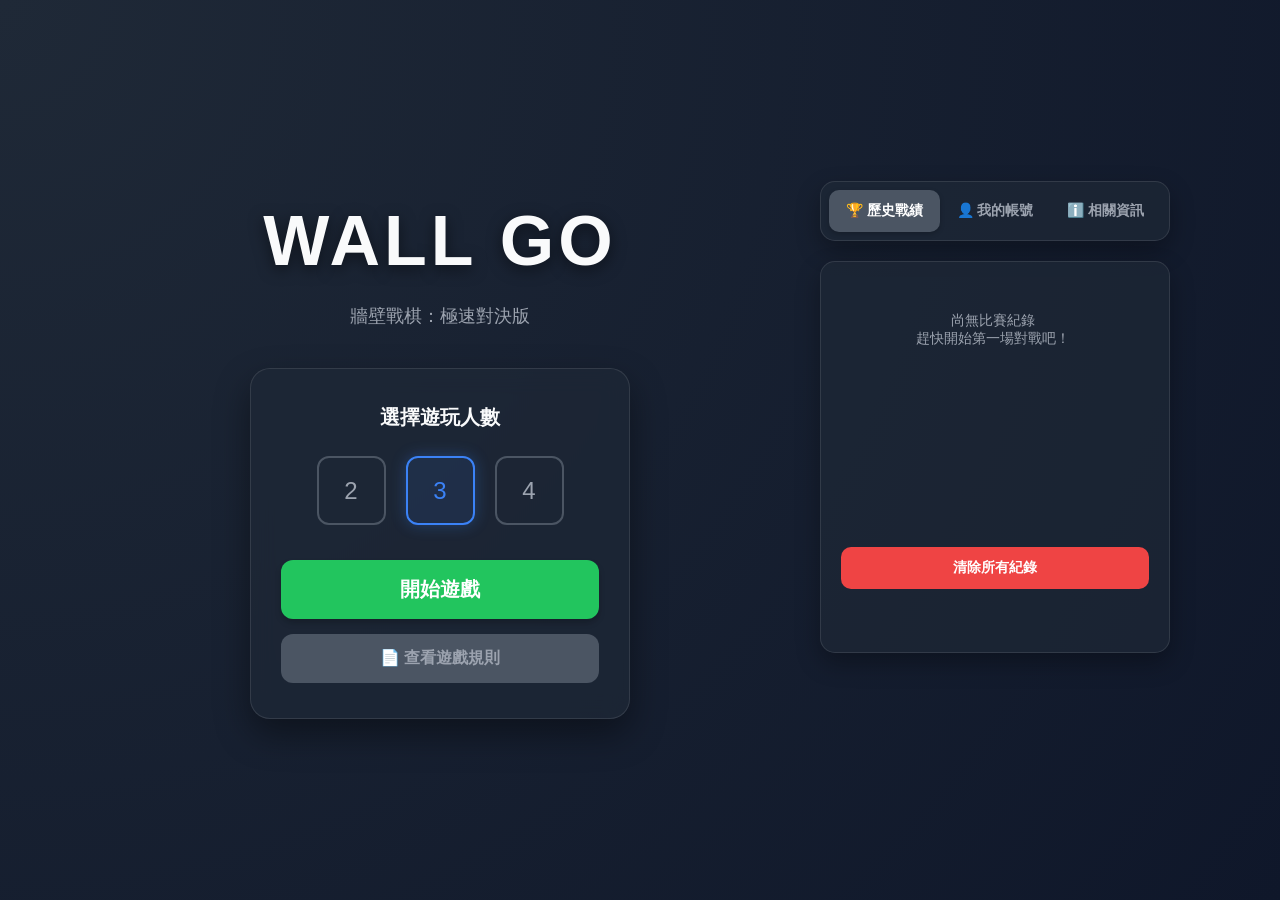
==== 圍牆遊戲/index.html @ 4fd80fc6 "校內作品" ====
<!DOCTYPE html>
<html lang="zh-TW">
<head>
    <meta charset="UTF-8">
    <meta name="viewport" content="width=device-width, initial-scale=1.0">
    <title>牆壁戰棋 (Wall Go) - 首頁</title>
    <style>
        :root {
            --bg-color: #111827; /* 深色質感背景 */
            --card-bg: rgba(31, 41, 55, 0.7);
            --card-border: rgba(255, 255, 255, 0.1);
            --text-main: #f9fafb;
            --text-sub: #9ca3af;
            --primary: #3b82f6;
            --success: #22c55e;
            --success-hover: #16a34a;
            --danger: #ef4444;
            --danger-hover: #dc2626;
            --gray-btn: #4b5563;
            --gray-hover: #374151;
        }

        body {
            font-family: 'Segoe UI', 'Microsoft JhengHei', Tahoma, Geneva, Verdana, sans-serif;
            display: flex;
            justify-content: center;
            align-items: center;
            background: radial-gradient(circle at top left, #1f2937, #0f172a);
            color: var(--text-main);
            margin: 0;
            min-height: 100vh;
        }

        /* --- 🌟 左右排版 --- */
        .page-container {
            display: flex;
            justify-content: center;
            align-items: stretch;
            gap: 50px;
            width: 100%;
            max-width: 1100px;
            padding: 20px;
            box-sizing: border-box;
            flex-wrap: wrap;
        }

        /* --- 左側：遊戲主選單 --- */
        .left-section {
            display: flex;
            flex-direction: column;
            align-items: center;
            text-align: center;
            flex: 1;
            min-width: 350px;
        }

        .menu-title { font-size: 70px; margin-top: 20px; margin-bottom: 5px; text-shadow: 0 4px 15px rgba(0,0,0,0.5); letter-spacing: 4px; font-weight: 900;}
        .menu-subtitle { font-size: 18px; color: var(--text-sub); margin-bottom: 40px; }

        .glass-card {
            background: var(--card-bg);
            padding: 35px 30px;
            border-radius: 20px;
            backdrop-filter: blur(12px);
            border: 1px solid var(--card-border);
            box-shadow: 0 15px 35px rgba(0,0,0,0.4);
            width: 100%;
            max-width: 380px;
            box-sizing: border-box;
        }

        .glass-card h3 { margin-top: 0; margin-bottom: 25px; font-size: 20px; text-align: center; font-weight: 600;}

        .player-select-group { display: flex; justify-content: center; gap: 20px; margin-bottom: 35px; }
        .player-option {
            width: 65px; height: 65px; border-radius: 12px; border: 2px solid var(--gray-btn);
            display: flex; align-items: center; justify-content: center; font-size: 24px; cursor: pointer;
            transition: all 0.2s; color: var(--text-sub);
        }
        .player-option:hover { background: rgba(255,255,255,0.05); color: white; transform: translateY(-2px);}
        .player-option.active { background: rgba(59, 130, 246, 0.1); border-color: var(--primary); color: var(--primary); box-shadow: 0 0 15px rgba(59, 130, 246, 0.3); }

        .btn-group { display: flex; flex-direction: column; gap: 15px; }

        .start-btn {
            width: 100%; padding: 16px; font-size: 20px; font-weight: bold; color: white;
            background: var(--success); border: none; border-radius: 12px; cursor: pointer;
            transition: all 0.2s; box-shadow: 0 4px 6px rgba(0,0,0,0.2);
        }
        .start-btn:hover { background: var(--success-hover); transform: translateY(-2px); }

        .rules-btn {
            width: 100%; padding: 14px; font-size: 16px; font-weight: bold; color: var(--text-sub);
            background: var(--gray-btn); border: none; border-radius: 12px; cursor: pointer; transition: all 0.2s;
        }
        .rules-btn:hover { background: var(--gray-hover); color: white; }


        /* --- 右側：側邊選單與內容 --- */
        .right-sidebar {
            width: 350px;
            display: flex;
            flex-direction: column;
            gap: 20px;
        }

        /* 導覽列按鈕 */
        .nav-tabs {
            display: flex;
            background: var(--card-bg);
            border-radius: 15px;
            padding: 8px;
            border: 1px solid var(--card-border);
            box-shadow: 0 10px 25px rgba(0,0,0,0.3);
        }
        .nav-btn {
            flex: 1; padding: 12px 5px; font-size: 14px; font-weight: bold; color: var(--text-sub);
            background: transparent; border: none; border-radius: 10px; cursor: pointer; transition: 0.2s;
        }
        .nav-btn:hover { color: white; }
        .nav-btn.active { background: var(--gray-btn); color: white; box-shadow: 0 2px 5px rgba(0,0,0,0.2);}

        /* 內容區塊面板 */
        .tab-content-panel {
            background: var(--card-bg);
            border-radius: 15px;
            padding: 20px;
            border: 1px solid var(--card-border);
            box-shadow: 0 10px 25px rgba(0,0,0,0.3);
            min-height: 350px;
            display: flex;
            flex-direction: column;
        }

        .tab-pane { display: none; flex-direction: column; height: 100%; }
        .tab-pane.active { display: flex; }

        /* 🏆 戰績清單樣式 */
        .history-list {
            flex: 1; overflow-y: auto; padding-right: 5px; margin-bottom: 15px;
            display: flex; flex-direction: column; gap: 10px; max-height: 250px;
        }
        .history-list::-webkit-scrollbar { width: 6px; }
        .history-list::-webkit-scrollbar-thumb { background: var(--gray-btn); border-radius: 3px; }

        .history-item { background: rgba(0, 0, 0, 0.2); border: 1px solid rgba(255, 255, 255, 0.05); border-radius: 10px; padding: 12px; text-align: left; }
        .history-date { font-size: 12px; color: var(--text-sub); margin-bottom: 5px; }
        .history-winner { font-size: 15px; font-weight: bold; color: #f1c40f; margin-bottom: 5px; }
        .history-details { font-size: 13px; color: #d1d5db; }
        .history-empty { text-align: center; color: var(--text-sub); padding: 30px 0; font-size: 14px;}

        .clear-btn {
            width: 100%; padding: 12px; font-size: 14px; font-weight: bold; color: white;
            background: var(--danger); border: none; border-radius: 10px; cursor: pointer; transition: 0.2s;
        }
        .clear-btn:hover { background: var(--danger-hover); }

        /* 👤 帳號與資訊樣式 */
        .info-row { display: flex; justify-content: space-between; margin-bottom: 15px; border-bottom: 1px solid rgba(255,255,255,0.05); padding-bottom: 10px; font-size: 15px;}
        .info-label { color: var(--text-sub); }
        .info-value { font-weight: bold; color: var(--text-main); }
        .avatar-circle { width: 60px; height: 60px; background: var(--primary); border-radius: 50%; display: flex; align-items: center; justify-content: center; font-size: 24px; margin: 0 auto 20px auto; font-weight: bold;}

        /* --- 規則彈出視窗 --- */
        .modal-overlay {
            position: fixed; top: 0; left: 0; width: 100%; height: 100%;
            background: rgba(0, 0, 0, 0.7); display: none; 
            align-items: center; justify-content: center; z-index: 1000; backdrop-filter: blur(5px);
        }
        .modal-content {
            background: #1f2937; color: var(--text-main); padding: 30px; border-radius: 15px;
            width: 85%; max-width: 450px; text-align: left; box-shadow: 0 15px 40px rgba(0,0,0,0.5);
            border: 1px solid var(--card-border);
            transform: translateY(-20px); animation: slideDown 0.3s forwards;
        }
        @keyframes slideDown { to { transform: translateY(0); } }
        .modal-content h2 { margin-top: 0; text-align: center; color: white; border-bottom: 1px solid var(--gray-btn); padding-bottom: 15px; margin-bottom: 20px; }
        .rules-text { font-size: 15px; line-height: 1.8; margin-bottom: 25px; color: #d1d5db; }
        .rules-text b { color: var(--primary); }
        .close-btn { width: 100%; padding: 14px; font-size: 16px; font-weight: bold; color: white; background: var(--gray-btn); border: none; border-radius: 10px; cursor: pointer; transition: 0.2s; }
        .close-btn:hover { background: var(--gray-hover); }
    </style>
</head>
<body>

    <div class="page-container">
        
        <div class="left-section">
            <h1 class="menu-title">WALL GO</h1>
            <p class="menu-subtitle">牆壁戰棋：極速對決版</p>
            
            <div class="glass-card">
                <h3>選擇遊玩人數</h3>
                <div class="player-select-group">
                    <div class="player-option" onclick="setPlayers(2)">2</div>
                    <div class="player-option active" onclick="setPlayers(3)">3</div>
                    <div class="player-option" onclick="setPlayers(4)">4</div>
                </div>
                
                <div class="btn-group">
                    <button class="start-btn" onclick="startGame()">開始遊戲</button>
                    <button class="rules-btn" onclick="openRules()">📄 查看遊戲規則</button>
                </div>
            </div>
        </div>

        <div class="right-sidebar">
            
            <div class="nav-tabs">
                <button class="nav-btn active" onclick="switchTab('history')">🏆 歷史戰績</button>
                <button class="nav-btn" onclick="switchTab('account')">👤 我的帳號</button>
                <button class="nav-btn" onclick="switchTab('info')">ℹ️ 相關資訊</button>
            </div>

            <div class="tab-content-panel">
                
                <div id="tab-history" class="tab-pane active">
                    <div id="history-list" class="history-list">
                        </div>
                    <button class="clear-btn" onclick="clearHistory()">清除所有紀錄</button>
                </div>

                <div id="tab-account" class="tab-pane">
                    <div class="avatar-circle">K</div>
                    <div class="info-row">
                        <span class="info-label">玩家暱稱</span>
                        <span class="info-value">Kuoli</span>
                    </div>
                    <div class="info-row">
                        <span class="info-label">帳號狀態</span>
                        <span class="info-value" style="color: var(--success);">線上 (Online)</span>
                    </div>
                    <div class="info-row">
                        <span class="info-label">總遊玩場次</span>
                        <span class="info-value" id="total-games">0 場</span>
                    </div>
                </div>

                <div id="tab-info" class="tab-pane">
                    <h3 style="text-align: center; margin-top: 0; color: white;">系統資訊</h3>
                    <div class="info-row">
                        <span class="info-label">遊戲名稱</span>
                        <span class="info-value">Wall Go (牆壁戰棋)</span>
                    </div>
                    <div class="info-row">
                        <span class="info-label">目前版本</span>
                        <span class="info-value">v3.0 終極版</span>
                    </div>
                    <div class="info-row">
                        <span class="info-label">核心技術</span>
                        <span class="info-value">Vanilla JS + CSS Grid</span>
                    </div>
                    <div class="info-row">
                        <span class="info-label">開發者</span>
                        <span class="info-value">Kuoli</span>
                    </div>
                    <p style="font-size: 12px; color: var(--text-sub); text-align: center; margin-top: 20px;">
                        結合了 BFS 領地掃描與 L 型碰撞偵測機制的原創網格策略桌遊。
                    </p>
                </div>

            </div>
        </div>
    </div>

    <div id="rules-modal" class="modal-overlay">
        <div class="modal-content">
            <h2>📜 遊戲規則</h2>
            <div class="rules-text">
                • <b>放置期</b>：依序放完 2 顆棋子。<br>
                • <b>行動期</b>：每回可移動 1~2 步（含 L型轉彎，不可越子）。<br>
                • <b>建牆</b>：移動後必須在該棋子四周蓋牆。<br>
                • <b>破牆</b>：每人一次，可打破任何一道牆。<br>
                • <b>限時</b>：每回合 90 秒，超時將剝奪移動權並隨機建牆。<br>
                • <b>獲勝</b>：佔領最多「純淨獨占領地」者勝。
            </div>
            <button class="close-btn" onclick="closeRules()">我準備好了</button>
        </div>
    </div>

    <script>
        let selectedPlayers = 3;

        // --- 左側功能 ---
        function setPlayers(num) {
            selectedPlayers = num;
            document.querySelectorAll('.player-option').forEach(opt => {
                opt.classList.remove('active');
                if(parseInt(opt.innerText) === num) opt.classList.add('active');
            });
        }

        function startGame() {
            window.location.href = `game.html?players=${selectedPlayers}`;
        }

        // --- 規則視窗 ---
        function openRules() { document.getElementById('rules-modal').style.display = 'flex'; }
        function closeRules() { document.getElementById('rules-modal').style.display = 'none'; }
        window.onclick = function(event) {
            if (event.target === document.getElementById('rules-modal')) closeRules();
        }

        // --- 右側頁籤切換 ---
        function switchTab(tabId) {
            // 切換按鈕樣式
            document.querySelectorAll('.nav-btn').forEach(btn => btn.classList.remove('active'));
            event.target.classList.add('active');

            // 切換內容面板
            document.querySelectorAll('.tab-pane').forEach(pane => pane.classList.remove('active'));
            document.getElementById(`tab-${tabId}`).classList.add('active');
        }

        // --- 載入與渲染歷史戰績 ---
        function loadHistory() {
            const listEl = document.getElementById('history-list');
            const totalGamesEl = document.getElementById('total-games');
            const history = JSON.parse(localStorage.getItem('wallGoHistory') || '[]');

            totalGamesEl.innerText = `${history.length} 場`;

            if (history.length === 0) {
                listEl.innerHTML = '<div class="history-empty">尚無比賽紀錄<br>趕快開始第一場對戰吧！</div>';
                return;
            }

            listEl.innerHTML = '';
            history.slice().reverse().forEach(record => {
                const item = document.createElement('div');
                item.className = 'history-item';
                item.innerHTML = `
                    <div class="history-date">${record.date}</div>
                    <div class="history-winner">🏆 贏家：${record.winner} <span style="font-size:12px; color:#bdc3c7;">(${record.winScore}格)</span></div>
                    <div class="history-details">${record.details}</div>
                `;
                listEl.appendChild(item);
            });
        }

        function clearHistory() {
            if (confirm("確定要清除所有的歷史戰績嗎？此動作無法復原！")) {
                localStorage.removeItem('wallGoHistory');
                loadHistory();
            }
        }

        // 畫面載入時自動讀取
        window.onload = loadHistory;
    </script>
</body>
</html>
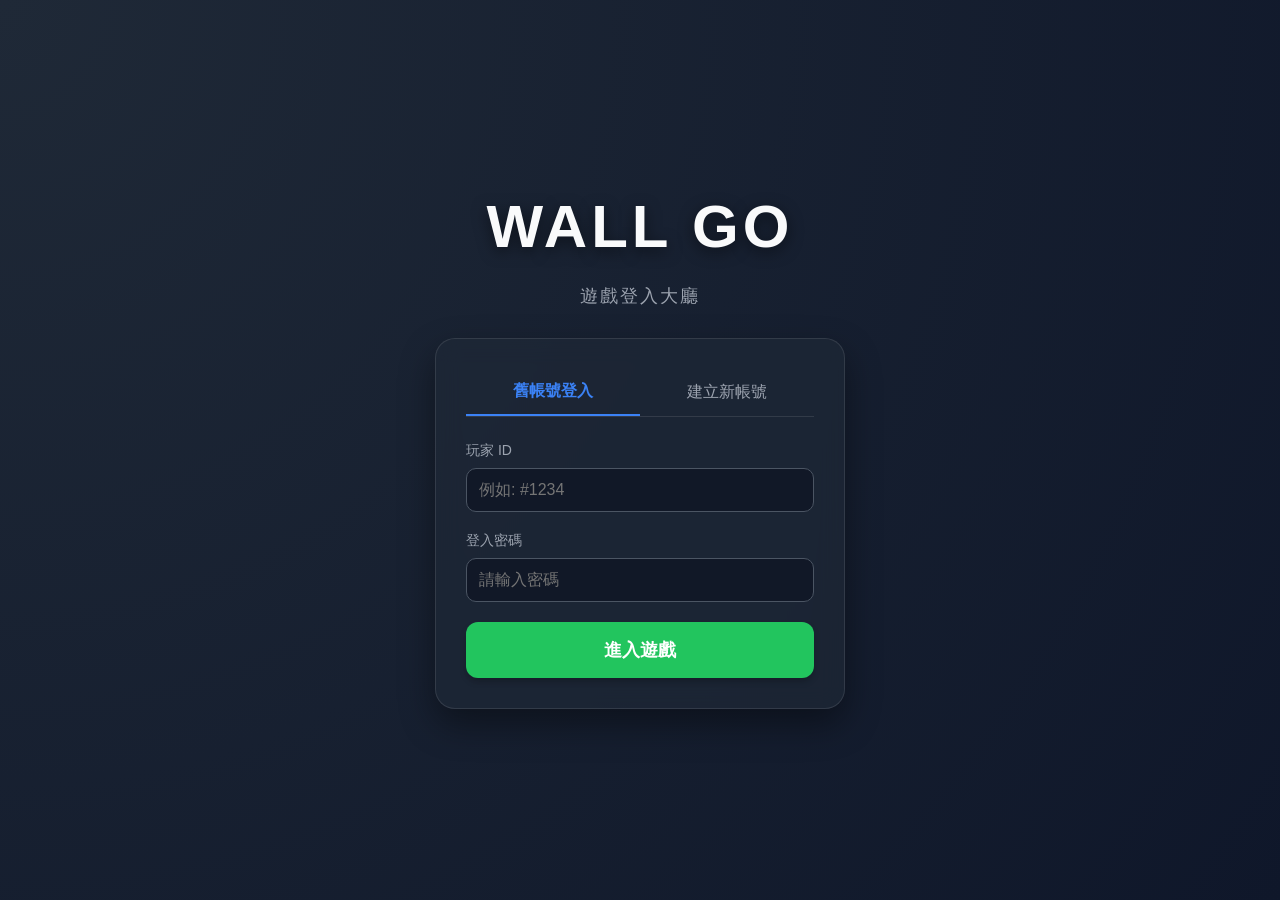
==== commit c135a8d6: "Update index.html" ====
--- a/圍牆遊戲/index.html
+++ b/圍牆遊戲/index.html
@@ -3,10 +3,10 @@
 <head>
     <meta charset="UTF-8">
     <meta name="viewport" content="width=device-width, initial-scale=1.0">
-    <title>牆壁戰棋 (Wall Go) - 首頁</title>
+    <title>牆壁戰棋 (Wall Go) - 遊戲大廳</title>
     <style>
         :root {
-            --bg-color: #111827; /* 深色質感背景 */
+            --bg-color: #111827;
             --card-bg: rgba(31, 41, 55, 0.7);
             --card-border: rgba(255, 255, 255, 0.1);
             --text-main: #f9fafb;
@@ -31,159 +31,180 @@
             min-height: 100vh;
         }
 
-        /* --- 🌟 左右排版 --- */
-        .page-container {
-            display: flex;
-            justify-content: center;
-            align-items: stretch;
-            gap: 50px;
-            width: 100%;
-            max-width: 1100px;
-            padding: 20px;
-            box-sizing: border-box;
-            flex-wrap: wrap;
-        }
-
-        /* --- 左側：遊戲主選單 --- */
-        .left-section {
+        /*登入與註冊入口首頁*/
+        .auth-container {
             display: flex;
             flex-direction: column;
             align-items: center;
-            text-align: center;
-            flex: 1;
-            min-width: 350px;
-        }
-
+            width: 100%;
+            max-width: 450px;
+            padding: 20px;
+            box-sizing: border-box;
+            animation: fadeIn 0.5s ease-out;
+        }
+        @keyframes fadeIn { from { opacity: 0; transform: translateY(-10px); } to { opacity: 1; transform: translateY(0); } }
+
+        .auth-title { font-size: 60px; margin: 0 0 5px 0; text-shadow: 0 4px 15px rgba(0,0,0,0.5); letter-spacing: 4px; font-weight: 900;}
+        .auth-subtitle { font-size: 18px; color: var(--text-sub); margin-bottom: 30px; letter-spacing: 2px;}
+
+        .auth-card {
+            background: var(--card-bg); padding: 30px; border-radius: 20px; backdrop-filter: blur(12px);
+            border: 1px solid var(--card-border); box-shadow: 0 15px 35px rgba(0,0,0,0.4); width: 100%; box-sizing: border-box;
+        }
+
+        .auth-tabs { display: flex; margin-bottom: 25px; border-bottom: 1px solid rgba(255,255,255,0.1); }
+        .auth-tab {
+            flex: 1; padding: 12px; background: none; border: none; color: var(--text-sub); font-size: 16px; cursor: pointer; transition: 0.3s;
+        }
+        .auth-tab:hover { color: white; }
+        .auth-tab.active { color: var(--primary); border-bottom: 2px solid var(--primary); font-weight: bold; }
+
+        .auth-form { display: none; }
+        .auth-form.active { display: block; animation: fadeIn 0.3s ease-out; }
+
+        /*遊戲大廳左右排版*/
+        .page-container {
+            display: none; /* 登入前隱藏主畫面 */
+            justify-content: center; align-items: stretch; gap: 50px; width: 100%; max-width: 1100px; padding: 20px; box-sizing: border-box; flex-wrap: wrap;
+        }
+
+        /*左側：遊戲主選單*/
+        .left-section { display: flex; flex-direction: column; align-items: center; text-align: center; flex: 1; min-width: 350px; }
         .menu-title { font-size: 70px; margin-top: 20px; margin-bottom: 5px; text-shadow: 0 4px 15px rgba(0,0,0,0.5); letter-spacing: 4px; font-weight: 900;}
         .menu-subtitle { font-size: 18px; color: var(--text-sub); margin-bottom: 40px; }
 
-        .glass-card {
-            background: var(--card-bg);
-            padding: 35px 30px;
-            border-radius: 20px;
-            backdrop-filter: blur(12px);
-            border: 1px solid var(--card-border);
-            box-shadow: 0 15px 35px rgba(0,0,0,0.4);
-            width: 100%;
-            max-width: 380px;
-            box-sizing: border-box;
-        }
-
+        .glass-card { background: var(--card-bg); padding: 35px 30px; border-radius: 20px; backdrop-filter: blur(12px); border: 1px solid var(--card-border); box-shadow: 0 15px 35px rgba(0,0,0,0.4); width: 100%; max-width: 380px; box-sizing: border-box; }
         .glass-card h3 { margin-top: 0; margin-bottom: 25px; font-size: 20px; text-align: center; font-weight: 600;}
 
         .player-select-group { display: flex; justify-content: center; gap: 20px; margin-bottom: 35px; }
-        .player-option {
-            width: 65px; height: 65px; border-radius: 12px; border: 2px solid var(--gray-btn);
-            display: flex; align-items: center; justify-content: center; font-size: 24px; cursor: pointer;
-            transition: all 0.2s; color: var(--text-sub);
-        }
+        .player-option { width: 65px; height: 65px; border-radius: 12px; border: 2px solid var(--gray-btn); display: flex; align-items: center; justify-content: center; font-size: 24px; cursor: pointer; transition: all 0.2s; color: var(--text-sub); }
         .player-option:hover { background: rgba(255,255,255,0.05); color: white; transform: translateY(-2px);}
         .player-option.active { background: rgba(59, 130, 246, 0.1); border-color: var(--primary); color: var(--primary); box-shadow: 0 0 15px rgba(59, 130, 246, 0.3); }
 
         .btn-group { display: flex; flex-direction: column; gap: 15px; }
-
-        .start-btn {
-            width: 100%; padding: 16px; font-size: 20px; font-weight: bold; color: white;
-            background: var(--success); border: none; border-radius: 12px; cursor: pointer;
-            transition: all 0.2s; box-shadow: 0 4px 6px rgba(0,0,0,0.2);
-        }
+        .start-btn { width: 100%; padding: 16px; font-size: 18px; font-weight: bold; color: white; background: var(--success); border: none; border-radius: 12px; cursor: pointer; transition: all 0.2s; box-shadow: 0 4px 6px rgba(0,0,0,0.2); }
         .start-btn:hover { background: var(--success-hover); transform: translateY(-2px); }
-
-        .rules-btn {
-            width: 100%; padding: 14px; font-size: 16px; font-weight: bold; color: var(--text-sub);
-            background: var(--gray-btn); border: none; border-radius: 12px; cursor: pointer; transition: all 0.2s;
-        }
+        
+        .primary-btn { width: 100%; padding: 16px; font-size: 18px; font-weight: bold; color: white; background: var(--primary); border: none; border-radius: 12px; cursor: pointer; transition: all 0.2s; box-shadow: 0 4px 6px rgba(0,0,0,0.2); }
+        .primary-btn:hover { background: #2563eb; transform: translateY(-2px); }
+
+        .rules-btn { width: 100%; padding: 14px; font-size: 16px; font-weight: bold; color: var(--text-sub); background: var(--gray-btn); border: none; border-radius: 12px; cursor: pointer; transition: all 0.2s; }
         .rules-btn:hover { background: var(--gray-hover); color: white; }
 
-
-        /* --- 右側：側邊選單與內容 --- */
-        .right-sidebar {
-            width: 350px;
-            display: flex;
-            flex-direction: column;
-            gap: 20px;
-        }
-
-        /* 導覽列按鈕 */
-        .nav-tabs {
-            display: flex;
-            background: var(--card-bg);
-            border-radius: 15px;
-            padding: 8px;
-            border: 1px solid var(--card-border);
-            box-shadow: 0 10px 25px rgba(0,0,0,0.3);
-        }
-        .nav-btn {
-            flex: 1; padding: 12px 5px; font-size: 14px; font-weight: bold; color: var(--text-sub);
-            background: transparent; border: none; border-radius: 10px; cursor: pointer; transition: 0.2s;
-        }
+        /*右側：側邊選單與內容*/
+        .right-sidebar { width: 350px; display: flex; flex-direction: column; gap: 20px; }
+        .nav-tabs { display: flex; background: var(--card-bg); border-radius: 15px; padding: 8px; border: 1px solid var(--card-border); box-shadow: 0 10px 25px rgba(0,0,0,0.3); }
+        .nav-btn { flex: 1; padding: 12px 5px; font-size: 14px; font-weight: bold; color: var(--text-sub); background: transparent; border: none; border-radius: 10px; cursor: pointer; transition: 0.2s; }
         .nav-btn:hover { color: white; }
         .nav-btn.active { background: var(--gray-btn); color: white; box-shadow: 0 2px 5px rgba(0,0,0,0.2);}
 
-        /* 內容區塊面板 */
-        .tab-content-panel {
-            background: var(--card-bg);
-            border-radius: 15px;
-            padding: 20px;
-            border: 1px solid var(--card-border);
-            box-shadow: 0 10px 25px rgba(0,0,0,0.3);
-            min-height: 350px;
-            display: flex;
-            flex-direction: column;
-        }
-
+        .tab-content-panel { background: var(--card-bg); border-radius: 15px; padding: 20px; border: 1px solid var(--card-border); box-shadow: 0 10px 25px rgba(0,0,0,0.3); min-height: 350px; display: flex; flex-direction: column; }
         .tab-pane { display: none; flex-direction: column; height: 100%; }
         .tab-pane.active { display: flex; }
 
-        /* 🏆 戰績清單樣式 */
-        .history-list {
-            flex: 1; overflow-y: auto; padding-right: 5px; margin-bottom: 15px;
-            display: flex; flex-direction: column; gap: 10px; max-height: 250px;
-        }
+        /*戰績清單樣式*/
+        .history-list { flex: 1; overflow-y: auto; padding-right: 5px; margin-bottom: 15px; display: flex; flex-direction: column; gap: 10px; max-height: 250px; }
         .history-list::-webkit-scrollbar { width: 6px; }
         .history-list::-webkit-scrollbar-thumb { background: var(--gray-btn); border-radius: 3px; }
-
         .history-item { background: rgba(0, 0, 0, 0.2); border: 1px solid rgba(255, 255, 255, 0.05); border-radius: 10px; padding: 12px; text-align: left; }
         .history-date { font-size: 12px; color: var(--text-sub); margin-bottom: 5px; }
         .history-winner { font-size: 15px; font-weight: bold; color: #f1c40f; margin-bottom: 5px; }
         .history-details { font-size: 13px; color: #d1d5db; }
         .history-empty { text-align: center; color: var(--text-sub); padding: 30px 0; font-size: 14px;}
 
-        .clear-btn {
-            width: 100%; padding: 12px; font-size: 14px; font-weight: bold; color: white;
-            background: var(--danger); border: none; border-radius: 10px; cursor: pointer; transition: 0.2s;
-        }
+        .clear-btn { width: 100%; padding: 12px; font-size: 14px; font-weight: bold; color: white; background: var(--danger); border: none; border-radius: 10px; cursor: pointer; transition: 0.2s; }
         .clear-btn:hover { background: var(--danger-hover); }
 
-        /* 👤 帳號與資訊樣式 */
+        /*帳號選單樣式*/
+        .account-header { display: flex; flex-direction: column; align-items: center; margin-bottom: 20px; border-bottom: 1px solid rgba(255,255,255,0.05); padding-bottom: 20px; }
+        .avatar-circle { width: 64px; height: 64px; background: var(--primary); border-radius: 50%; display: flex; align-items: center; justify-content: center; font-size: 28px; margin-bottom: 12px; font-weight: bold; box-shadow: 0 4px 10px rgba(59, 130, 246, 0.4);}
+        .account-name { font-size: 22px; font-weight: bold; margin: 0 0 5px 0; color: white; }
+        .account-id { font-size: 13px; color: var(--text-sub); margin-bottom: 5px; font-family: monospace; }
+        .account-status { font-size: 14px; font-weight: 500; color: var(--success); }
+
+        .account-menu { display: flex; flex-direction: column; gap: 10px; }
+        .menu-action-btn { background: transparent; border: 1px solid rgba(255, 255, 255, 0.08); color: var(--text-sub); padding: 14px 16px; border-radius: 12px; display: flex; align-items: center; font-size: 15px; cursor: pointer; transition: all 0.2s; text-align: left; width: 100%; }
+        .menu-action-btn:hover { background: rgba(255, 255, 255, 0.05); transform: translateX(5px); border-color: var(--primary); color: white; }
+        .menu-icon { margin-right: 12px; font-size: 18px; }
+
+        /*相關資訊樣式*/
         .info-row { display: flex; justify-content: space-between; margin-bottom: 15px; border-bottom: 1px solid rgba(255,255,255,0.05); padding-bottom: 10px; font-size: 15px;}
         .info-label { color: var(--text-sub); }
         .info-value { font-weight: bold; color: var(--text-main); }
-        .avatar-circle { width: 60px; height: 60px; background: var(--primary); border-radius: 50%; display: flex; align-items: center; justify-content: center; font-size: 24px; margin: 0 auto 20px auto; font-weight: bold;}
-
-        /* --- 規則彈出視窗 --- */
-        .modal-overlay {
-            position: fixed; top: 0; left: 0; width: 100%; height: 100%;
-            background: rgba(0, 0, 0, 0.7); display: none; 
-            align-items: center; justify-content: center; z-index: 1000; backdrop-filter: blur(5px);
-        }
-        .modal-content {
-            background: #1f2937; color: var(--text-main); padding: 30px; border-radius: 15px;
-            width: 85%; max-width: 450px; text-align: left; box-shadow: 0 15px 40px rgba(0,0,0,0.5);
-            border: 1px solid var(--card-border);
-            transform: translateY(-20px); animation: slideDown 0.3s forwards;
-        }
+
+        /*彈出視窗共用樣式*/
+        .modal-overlay { position: fixed; top: 0; left: 0; width: 100%; height: 100%; background: rgba(0, 0, 0, 0.85); display: none; align-items: center; justify-content: center; z-index: 1000; backdrop-filter: blur(8px); }
+        .modal-content { background: #1f2937; color: var(--text-main); padding: 30px; border-radius: 15px; width: 85%; max-width: 550px; text-align: left; box-shadow: 0 15px 40px rgba(0,0,0,0.5); border: 1px solid var(--card-border); transform: translateY(-20px); animation: slideDown 0.3s forwards; }
         @keyframes slideDown { to { transform: translateY(0); } }
         .modal-content h2 { margin-top: 0; text-align: center; color: white; border-bottom: 1px solid var(--gray-btn); padding-bottom: 15px; margin-bottom: 20px; }
+        .close-btn { width: 100%; padding: 14px; font-size: 16px; font-weight: bold; color: white; background: var(--gray-btn); border: none; border-radius: 10px; cursor: pointer; transition: 0.2s; }
+        .close-btn:hover { background: var(--gray-hover); }
+
+        /* 表單輸入框樣式*/
+        .input-group { margin-bottom: 20px; }
+        .input-group label { display: block; margin-bottom: 8px; font-size: 14px; color: var(--text-sub); }
+        .input-group input { width: 100%; padding: 12px; border-radius: 10px; border: 1px solid var(--gray-btn); background: #111827; color: white; font-size: 16px; box-sizing: border-box; outline: none; transition: 0.2s; }
+        .input-group input:focus { border-color: var(--primary); box-shadow: 0 0 8px rgba(59, 130, 246, 0.3); }
+
+        /*好友列表專屬樣式*/
+        .friend-list-container { max-height: 250px; overflow-y: auto; margin-bottom: 20px; display: flex; flex-direction: column; gap: 10px; }
+        .friend-item { display: flex; align-items: center; padding: 10px; background: rgba(0,0,0,0.2); border-radius: 10px; border: 1px solid rgba(255,255,255,0.05);}
+        .friend-avatar { width: 40px; height: 40px; background: var(--gray-btn); border-radius: 50%; display: flex; align-items: center; justify-content: center; font-size: 18px; margin-right: 15px; }
+        .friend-info { flex: 1; }
+        .friend-name { font-weight: bold; font-size: 15px; margin-bottom: 3px; }
+        .friend-id { font-size: 11px; color: var(--text-sub); }
+        .status-dot { width: 10px; height: 10px; border-radius: 50%; display: inline-block; margin-right: 5px; }
+        .status-dot.online { background-color: var(--success); box-shadow: 0 0 5px var(--success); }
+        .status-dot.offline { background-color: var(--text-sub); }
+        
+        .add-friend-bar { display: flex; gap: 10px; margin-bottom: 20px; }
+        .add-friend-bar input { flex: 1; padding: 10px; border-radius: 8px; border: 1px solid var(--gray-btn); background: #111827; color: white; outline: none;}
+        .add-friend-bar button { padding: 10px 15px; background: var(--primary); color: white; border: none; border-radius: 8px; cursor: pointer; font-weight: bold; }
+        .add-friend-bar button:hover { background: #2563eb; }
         .rules-text { font-size: 15px; line-height: 1.8; margin-bottom: 25px; color: #d1d5db; }
         .rules-text b { color: var(--primary); }
-        .close-btn { width: 100%; padding: 14px; font-size: 16px; font-weight: bold; color: white; background: var(--gray-btn); border: none; border-radius: 10px; cursor: pointer; transition: 0.2s; }
-        .close-btn:hover { background: var(--gray-hover); }
+
     </style>
 </head>
 <body>
 
-    <div class="page-container">
+    <div id="auth-page" class="auth-container">
+        <h1 class="auth-title">WALL GO</h1>
+        <p class="auth-subtitle">遊戲登入大廳</p>
+        
+        <div class="auth-card">
+            <div class="auth-tabs">
+                <button class="auth-tab active" onclick="switchAuthTab('login')">舊帳號登入</button>
+                <button class="auth-tab" onclick="switchAuthTab('register')">建立新帳號</button>
+            </div>
+
+            <div id="form-login" class="auth-form active">
+                <div class="input-group">
+                    <label>玩家 ID</label>
+                    <input type="text" id="login-id" placeholder="例如: #1234">
+                </div>
+                <div class="input-group">
+                    <label>登入密碼</label>
+                    <input type="password" id="login-pwd" placeholder="請輸入密碼">
+                </div>
+                <button class="start-btn" onclick="performLogin()">進入遊戲</button>
+            </div>
+
+            <div id="form-register" class="auth-form">
+                <div class="input-group">
+                    <label>設定玩家暱稱</label>
+                    <input type="text" id="reg-name" placeholder="例如: 牆壁毀滅者">
+                </div>
+                <div class="input-group">
+                    <label>設定登入密碼</label>
+                    <input type="password" id="reg-pwd" placeholder="請設定一組好記的密碼">
+                </div>
+                <button class="primary-btn" onclick="performRegister()">註冊並自動登入</button>
+            </div>
+        </div>
+    </div>
+
+    <div class="page-container" id="main-container">
         
         <div class="left-section">
             <h1 class="menu-title">WALL GO</h1>
@@ -199,7 +220,7 @@
                 
                 <div class="btn-group">
                     <button class="start-btn" onclick="startGame()">開始遊戲</button>
-                    <button class="rules-btn" onclick="openRules()">📄 查看遊戲規則</button>
+                    <button class="rules-btn" onclick="openModal('rules-modal')">📄 查看遊戲規則</button>
                 </div>
             </div>
         </div>
@@ -215,51 +236,75 @@
             <div class="tab-content-panel">
                 
                 <div id="tab-history" class="tab-pane active">
-                    <div id="history-list" class="history-list">
-                        </div>
+                    <div style="text-align: right; margin-bottom: 10px; font-size: 13px; color: var(--text-sub);">
+                        總遊玩：<span id="total-games" style="color: white; font-weight: bold;">0 場</span>
+                    </div>
+                    <div id="history-list" class="history-list"></div>
                     <button class="clear-btn" onclick="clearHistory()">清除所有紀錄</button>
                 </div>
 
                 <div id="tab-account" class="tab-pane">
-                    <div class="avatar-circle">K</div>
-                    <div class="info-row">
-                        <span class="info-label">玩家暱稱</span>
-                        <span class="info-value">Kuoli</span>
+                    <div class="account-header">
+                        <div class="avatar-circle" id="display-avatar">👤</div>
+                        <h2 class="account-name" id="display-name">載入中...</h2>
+                        <div class="account-id" id="display-id">ID: 載入中...</div>
+                        <span class="account-status">🟢 線上 (Online)</span>
                     </div>
-                    <div class="info-row">
-                        <span class="info-label">帳號狀態</span>
-                        <span class="info-value" style="color: var(--success);">線上 (Online)</span>
-                    </div>
-                    <div class="info-row">
-                        <span class="info-label">總遊玩場次</span>
-                        <span class="info-value" id="total-games">0 場</span>
+
+                    <div class="account-menu">
+                        <button class="menu-action-btn" onclick="openProfileEditor()">
+                            <span class="menu-icon">✏️</span>修改個人資料
+                        </button>
+                        <button class="menu-action-btn" onclick="openFriendList()">
+                            <span class="menu-icon">👥</span>好友列表與管理
+                        </button>
+                        <button class="menu-action-btn" onclick="switchTab('history')">
+                            <span class="menu-icon">📊</span>前往查看戰績
+                        </button>
+                        <button class="menu-action-btn" onclick="logout()" style="color: var(--danger);">
+                            <span class="menu-icon">🚪</span>登出帳號
+                        </button>
                     </div>
                 </div>
 
                 <div id="tab-info" class="tab-pane">
                     <h3 style="text-align: center; margin-top: 0; color: white;">系統資訊</h3>
-                    <div class="info-row">
-                        <span class="info-label">遊戲名稱</span>
-                        <span class="info-value">Wall Go (牆壁戰棋)</span>
-                    </div>
-                    <div class="info-row">
-                        <span class="info-label">目前版本</span>
-                        <span class="info-value">v3.0 終極版</span>
-                    </div>
-                    <div class="info-row">
-                        <span class="info-label">核心技術</span>
-                        <span class="info-value">Vanilla JS + CSS Grid</span>
-                    </div>
-                    <div class="info-row">
-                        <span class="info-label">開發者</span>
-                        <span class="info-value">Kuoli</span>
-                    </div>
+                    <div class="info-row"><span class="info-label">遊戲名稱</span><span class="info-value">Wall Go</span></div>
+                    <div class="info-row"><span class="info-label">目前版本</span><span class="info-value">v4.5 首頁登入版</span></div>
                     <p style="font-size: 12px; color: var(--text-sub); text-align: center; margin-top: 20px;">
-                        結合了 BFS 領地掃描與 L 型碰撞偵測機制的原創網格策略桌遊。
+                        前端模擬連線系統測試中。<br>可測試註冊帳號後重新登入。
                     </p>
                 </div>
 
             </div>
+        </div>
+    </div>
+
+    <div id="friends-modal" class="modal-overlay">
+        <div class="modal-content" style="max-width: 450px;">
+            <h2>👥 我的好友</h2>
+            <div class="add-friend-bar">
+                <input type="text" id="add-friend-input" placeholder="輸入好友專屬 ID (例: #1234)">
+                <button onclick="addFriend()">加入</button>
+            </div>
+            <div class="friend-list-container" id="friend-list-render"></div>
+            <button class="close-btn" onclick="closeModal('friends-modal')">關閉</button>
+        </div>
+    </div>
+
+    <div id="profile-modal" class="modal-overlay">
+        <div class="modal-content" style="max-width: 400px;">
+            <h2>✏️ 編輯個人資料</h2>
+            <div class="input-group">
+                <label>玩家頭像 (支援單一字母或 Emoji 😺)</label>
+                <input type="text" id="input-avatar" maxlength="2">
+            </div>
+            <div class="input-group">
+                <label>玩家暱稱</label>
+                <input type="text" id="input-name">
+            </div>
+            <button class="start-btn" onclick="saveProfile()">儲存修改</button>
+            <button class="close-btn" style="margin-top: 10px;" onclick="closeModal('profile-modal')">取消</button>
         </div>
     </div>
 
@@ -274,14 +319,223 @@
                 • <b>限時</b>：每回合 90 秒，超時將剝奪移動權並隨機建牆。<br>
                 • <b>獲勝</b>：佔領最多「純淨獨占領地」者勝。
             </div>
-            <button class="close-btn" onclick="closeRules()">我準備好了</button>
+            <button class="close-btn" onclick="closeModal('rules-modal')">我準備好了</button>
         </div>
     </div>
 
     <script>
+        let currentUser = null;
+        
+        //初始化模擬資料庫 (加入密碼欄位)
+        function initMockServerDB() {
+            let serverDB = JSON.parse(localStorage.getItem('wallGoServerDB'));
+            // 如果沒資料，或是舊版資料沒有密碼，就重新初始化
+            if (!serverDB || !serverDB["#9999"].password) {
+                serverDB = {
+                    "#9999": { id: "#9999", name: "牆壁大師", avatar: "🧙‍♂️", isOnline: true, password: "123" },
+                    "#8888": { id: "#8888", name: "新手史萊姆", avatar: "💧", isOnline: false, password: "123" },
+                    "#7777": { id: "#7777", name: "戰棋王者", avatar: "👑", isOnline: true, password: "123" }
+                };
+                localStorage.setItem('wallGoServerDB', JSON.stringify(serverDB));
+            }
+            return serverDB;
+        }
+
+        //首頁切換登入與註冊分頁
+        function switchAuthTab(type) {
+            document.querySelectorAll('.auth-tab').forEach(t => t.classList.remove('active'));
+            document.querySelectorAll('.auth-form').forEach(f => f.classList.remove('active'));
+            
+            if (type === 'login') {
+                document.querySelectorAll('.auth-tab')[0].classList.add('active');
+                document.getElementById('form-login').classList.add('active');
+            } else {
+                document.querySelectorAll('.auth-tab')[1].classList.add('active');
+                document.getElementById('form-register').classList.add('active');
+            }
+        }
+
+        //檢查登入狀態，控制顯示首頁或大廳
+        function checkLogin() {
+            const savedSession = localStorage.getItem('wallGoSession');
+            if (savedSession) {
+                currentUser = JSON.parse(savedSession);
+                document.getElementById('auth-page').style.display = 'none';
+                document.getElementById('main-container').style.display = 'flex';
+                updateProfileUI();
+            } else {
+                document.getElementById('auth-page').style.display = 'flex';
+                document.getElementById('main-container').style.display = 'none';
+            }
+        }
+
+        //舊帳號登入邏輯
+        function performLogin() {
+            const id = document.getElementById('login-id').value.trim();
+            const pwd = document.getElementById('login-pwd').value.trim();
+            
+            if (!id || !pwd) return alert("ID 與密碼都不能為空！");
+            if (!id.startsWith("#")) return alert("ID 格式錯誤，必須包含 # 號 (例如 #1234)");
+
+            let serverDB = initMockServerDB();
+            const userRec = serverDB[id];
+
+            if (!userRec) return alert("找不到此玩家 ID，請確認是否輸入正確或前往註冊！");
+            if (userRec.password !== pwd) return alert("密碼錯誤，請重新輸入！");
+
+            // 登入成功
+            currentUser = userRec;
+            serverDB[id].isOnline = true;
+            localStorage.setItem('wallGoServerDB', JSON.stringify(serverDB));
+            localStorage.setItem('wallGoSession', JSON.stringify(currentUser));
+
+            document.getElementById('login-pwd').value = "";
+            checkLogin();
+        }
+
+        //建立新帳號邏輯
+        function performRegister() {
+            const name = document.getElementById('reg-name').value.trim();
+            const pwd = document.getElementById('reg-pwd').value.trim();
+            
+            if (!name || !pwd) return alert("暱稱與密碼都不能為空！");
+
+            let serverDB = initMockServerDB();
+            let randomId;
+            // 產生隨機 ID，並確保資料庫內沒有重複
+            do {
+                randomId = "#" + Math.floor(1000 + Math.random() * 9000);
+            } while (serverDB[randomId]);
+
+            currentUser = {
+                id: randomId,
+                name: name,
+                avatar: name.charAt(0).toUpperCase(),
+                friends: ["#9999", "#8888"],
+                password: pwd
+            };
+
+            serverDB[currentUser.id] = { ...currentUser, isOnline: true };
+            localStorage.setItem('wallGoServerDB', JSON.stringify(serverDB));
+            localStorage.setItem('wallGoSession', JSON.stringify(currentUser));
+
+            alert(`🎉 註冊成功！\n\n你的專屬玩家 ID 是：${randomId}\n請務必牢記你的 ID 與密碼以供下次登入。`);
+            
+            document.getElementById('reg-name').value = "";
+            document.getElementById('reg-pwd').value = "";
+            checkLogin();
+        }
+
+        //登出
+        function logout() {
+            if (confirm("確定要登出帳號嗎？")) {
+                // 將該帳號設為離線
+                let serverDB = initMockServerDB();
+                if (currentUser && serverDB[currentUser.id]) {
+                    serverDB[currentUser.id].isOnline = false;
+                    localStorage.setItem('wallGoServerDB', JSON.stringify(serverDB));
+                }
+                localStorage.removeItem('wallGoSession');
+                location.reload();
+            }
+        }
+
+        //UI與大廳更新邏輯
+        function updateProfileUI() {
+            document.getElementById('display-name').innerText = currentUser.name;
+            document.getElementById('display-id').innerText = `ID: ${currentUser.id}`;
+            document.getElementById('display-avatar').innerText = currentUser.avatar;
+        }
+
+        function saveProfile() {
+            const newName = document.getElementById('input-name').value.trim();
+            const newAvatar = document.getElementById('input-avatar').value.trim();
+            if (!newName) return alert("暱稱不能為空！");
+
+            currentUser.name = newName;
+            currentUser.avatar = newAvatar || newName.charAt(0).toUpperCase();
+            
+            localStorage.setItem('wallGoSession', JSON.stringify(currentUser));
+            let serverDB = initMockServerDB();
+            serverDB[currentUser.id].name = currentUser.name;
+            serverDB[currentUser.id].avatar = currentUser.avatar;
+            localStorage.setItem('wallGoServerDB', JSON.stringify(serverDB));
+
+            updateProfileUI();
+            closeModal('profile-modal');
+        }
+
+        function openFriendList() { renderFriends(); openModal('friends-modal'); }
+        function renderFriends() {
+            const container = document.getElementById('friend-list-render');
+            container.innerHTML = "";
+            let serverDB = initMockServerDB();
+
+            if (currentUser.friends.length === 0) {
+                container.innerHTML = "<p style='text-align:center; color:gray; font-size:14px;'>目前還沒有好友喔！</p>";
+                return;
+            }
+
+            currentUser.friends.forEach(friendId => {
+                const friendData = serverDB[friendId];
+                if (friendData) {
+                    const statusClass = friendData.isOnline ? "online" : "offline";
+                    const statusText = friendData.isOnline ? "線上" : "離線";
+                    container.innerHTML += `
+                        <div class="friend-item">
+                            <div class="friend-avatar">${friendData.avatar}</div>
+                            <div class="friend-info">
+                                <div class="friend-name">${friendData.name}</div>
+                                <div class="friend-id">${friendData.id}</div>
+                            </div>
+                            <div style="font-size: 13px; color: var(--text-sub);">
+                                <span class="status-dot ${statusClass}"></span>${statusText}
+                            </div>
+                        </div>`;
+                }
+            });
+        }
+
+        function addFriend() {
+            const targetId = document.getElementById('add-friend-input').value.trim();
+            let serverDB = initMockServerDB();
+
+            if (!targetId.startsWith("#")) return alert("ID 格式錯誤，必須包含 # 號 (例如 #1234)");
+            if (targetId === currentUser.id) return alert("你不能加自己為好友！");
+            if (currentUser.friends.includes(targetId)) return alert("你們已經是好友了！");
+            if (!serverDB[targetId]) return alert("找不到該玩家 ID，請確認是否輸入正確。");
+
+            currentUser.friends.push(targetId);
+            localStorage.setItem('wallGoSession', JSON.stringify(currentUser));
+            
+            document.getElementById('add-friend-input').value = "";
+            renderFriends();
+            alert(`已成功加入 ${serverDB[targetId].name} 為好友！`);
+        }
+
+        function openModal(id) { document.getElementById(id).style.display = 'flex'; }
+        function closeModal(id) { document.getElementById(id).style.display = 'none'; }
+        
+        window.onclick = function(event) {
+            if (event.target.classList.contains('modal-overlay')) event.target.style.display = 'none';
+        }
+
+        function openProfileEditor() {
+            document.getElementById('input-name').value = currentUser.name;
+            document.getElementById('input-avatar').value = currentUser.avatar;
+            openModal('profile-modal');
+        }
+
+        function switchTab(tabId) {
+            document.querySelectorAll('.nav-btn').forEach(btn => {
+                btn.classList.remove('active');
+                if (btn.innerText.includes(tabId === 'history' ? '歷史' : tabId === 'account' ? '帳號' : '資訊')) btn.classList.add('active');
+            });
+            document.querySelectorAll('.tab-pane').forEach(pane => pane.classList.remove('active'));
+            document.getElementById(`tab-${tabId}`).classList.add('active');
+        }
+
         let selectedPlayers = 3;
-
-        // --- 左側功能 ---
         function setPlayers(num) {
             selectedPlayers = num;
             document.querySelectorAll('.player-option').forEach(opt => {
@@ -289,37 +543,14 @@
                 if(parseInt(opt.innerText) === num) opt.classList.add('active');
             });
         }
-
-        function startGame() {
-            window.location.href = `game.html?players=${selectedPlayers}`;
-        }
-
-        // --- 規則視窗 ---
-        function openRules() { document.getElementById('rules-modal').style.display = 'flex'; }
-        function closeRules() { document.getElementById('rules-modal').style.display = 'none'; }
-        window.onclick = function(event) {
-            if (event.target === document.getElementById('rules-modal')) closeRules();
-        }
-
-        // --- 右側頁籤切換 ---
-        function switchTab(tabId) {
-            // 切換按鈕樣式
-            document.querySelectorAll('.nav-btn').forEach(btn => btn.classList.remove('active'));
-            event.target.classList.add('active');
-
-            // 切換內容面板
-            document.querySelectorAll('.tab-pane').forEach(pane => pane.classList.remove('active'));
-            document.getElementById(`tab-${tabId}`).classList.add('active');
-        }
-
-        // --- 載入與渲染歷史戰績 ---
+        function startGame() { window.location.href = `game.html?players=${selectedPlayers}`; }
+
         function loadHistory() {
             const listEl = document.getElementById('history-list');
             const totalGamesEl = document.getElementById('total-games');
             const history = JSON.parse(localStorage.getItem('wallGoHistory') || '[]');
 
-            totalGamesEl.innerText = `${history.length} 場`;
-
+            if (totalGamesEl) totalGamesEl.innerText = `${history.length} 場`;
             if (history.length === 0) {
                 listEl.innerHTML = '<div class="history-empty">尚無比賽紀錄<br>趕快開始第一場對戰吧！</div>';
                 return;
@@ -327,14 +558,12 @@
 
             listEl.innerHTML = '';
             history.slice().reverse().forEach(record => {
-                const item = document.createElement('div');
-                item.className = 'history-item';
-                item.innerHTML = `
-                    <div class="history-date">${record.date}</div>
-                    <div class="history-winner">🏆 贏家：${record.winner} <span style="font-size:12px; color:#bdc3c7;">(${record.winScore}格)</span></div>
-                    <div class="history-details">${record.details}</div>
-                `;
-                listEl.appendChild(item);
+                listEl.innerHTML += `
+                    <div class="history-item">
+                        <div class="history-date">${record.date}</div>
+                        <div class="history-winner">🏆 贏家：${record.winner} <span style="font-size:12px; color:#bdc3c7;">(${record.winScore}格)</span></div>
+                        <div class="history-details">${record.details}</div>
+                    </div>`;
             });
         }
 
@@ -345,8 +574,11 @@
             }
         }
 
-        // 畫面載入時自動讀取
-        window.onload = loadHistory;
+        window.onload = () => {
+            initMockServerDB();
+            checkLogin();
+            loadHistory();
+        };
     </script>
 </body>
-</html>+</html>
